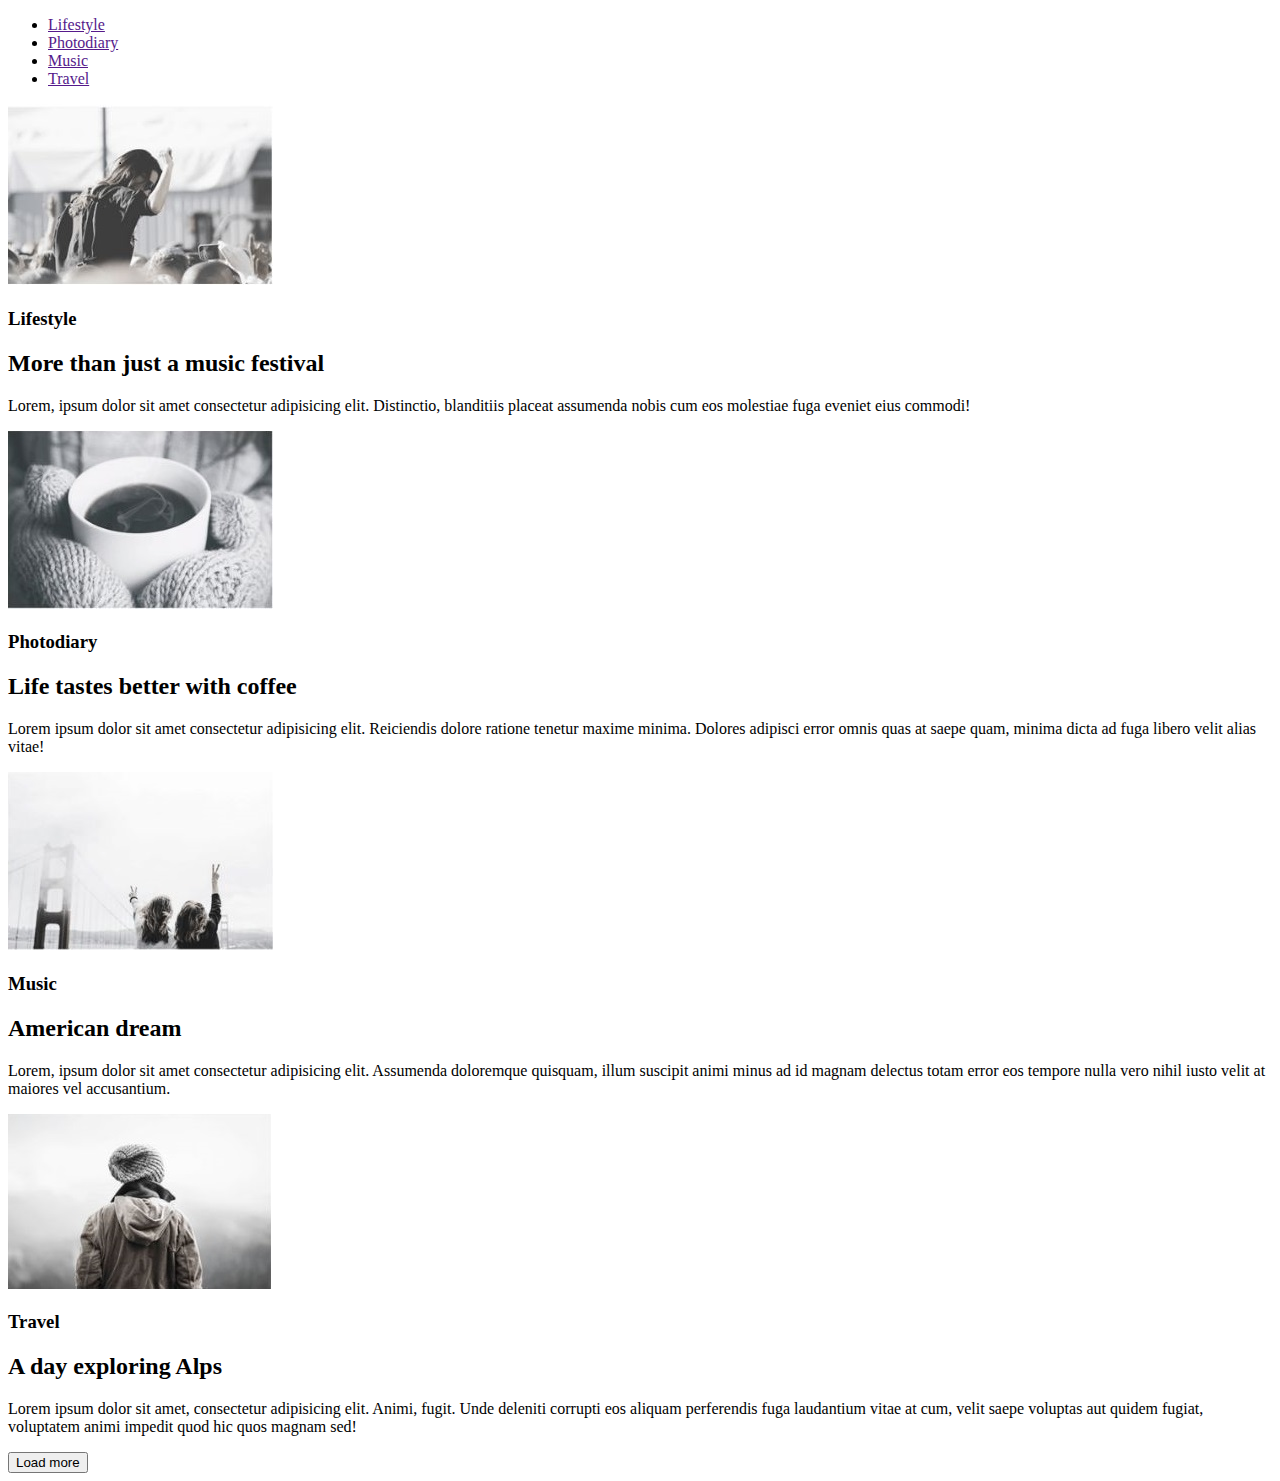
==== index.html @ 343b3447 "finished homework" ====
<!DOCTYPE html>
<html lang="en">
  <head>
    <meta charset="UTF-8" />
    <meta name="viewport" content="width=device-width, initial-scale=1.0" />
    <title>Newsblog</title>
  </head>
  <body>
    <header>
      <nav>
        <ul>
          <li><a href="">Lifestyle</a></li>
          <li><a href="">Photodiary</a></li>
          <li><a href="">Music</a></li>
          <li><a href="">Travel</a></li>
        </ul>
      </nav>
    </header>
    <main>
      <div>
        <img src="images/111.jpg" alt="music festival" />
        <h3>Lifestyle</h3>
        <h2>More than just a music festival</h2>
        <p>
          Lorem, ipsum dolor sit amet consectetur adipisicing elit. Distinctio,
          blanditiis placeat assumenda nobis cum eos molestiae fuga eveniet eius
          commodi!
        </p>
      </div>
      <div>
        <img src="images/222.jpg" alt="cup of coffee" />
        <h3>Photodiary</h3>
        <h2>Life tastes better with coffee</h2>
        <p>
          Lorem ipsum dolor sit amet consectetur adipisicing elit. Reiciendis
          dolore ratione tenetur maxime minima. Dolores adipisci error omnis
          quas at saepe quam, minima dicta ad fuga libero velit alias vitae!
        </p>
      </div>
      <div>
        <img src="images/333.jpg" alt="two girls near bridge" />
        <h3>Music</h3>
        <h2>American dream</h2>
        <p>
          Lorem, ipsum dolor sit amet consectetur adipisicing elit. Assumenda
          doloremque quisquam, illum suscipit animi minus ad id magnam delectus
          totam error eos tempore nulla vero nihil iusto velit at maiores vel
          accusantium.
        </p>
      </div>
      <div>
        <img src="images/444.jpg" alt="traveller" />
        <h3>Travel</h3>
        <h2>A day exploring Alps</h2>
        <p>
          Lorem ipsum dolor sit amet, consectetur adipisicing elit. Animi,
          fugit. Unde deleniti corrupti eos aliquam perferendis fuga laudantium
          vitae at cum, velit saepe voluptas aut quidem fugiat, voluptatem animi
          impedit quod hic quos magnam sed!
        </p>
      </div>
    </main>
    <button>Load more</button>
  </body>
</html>
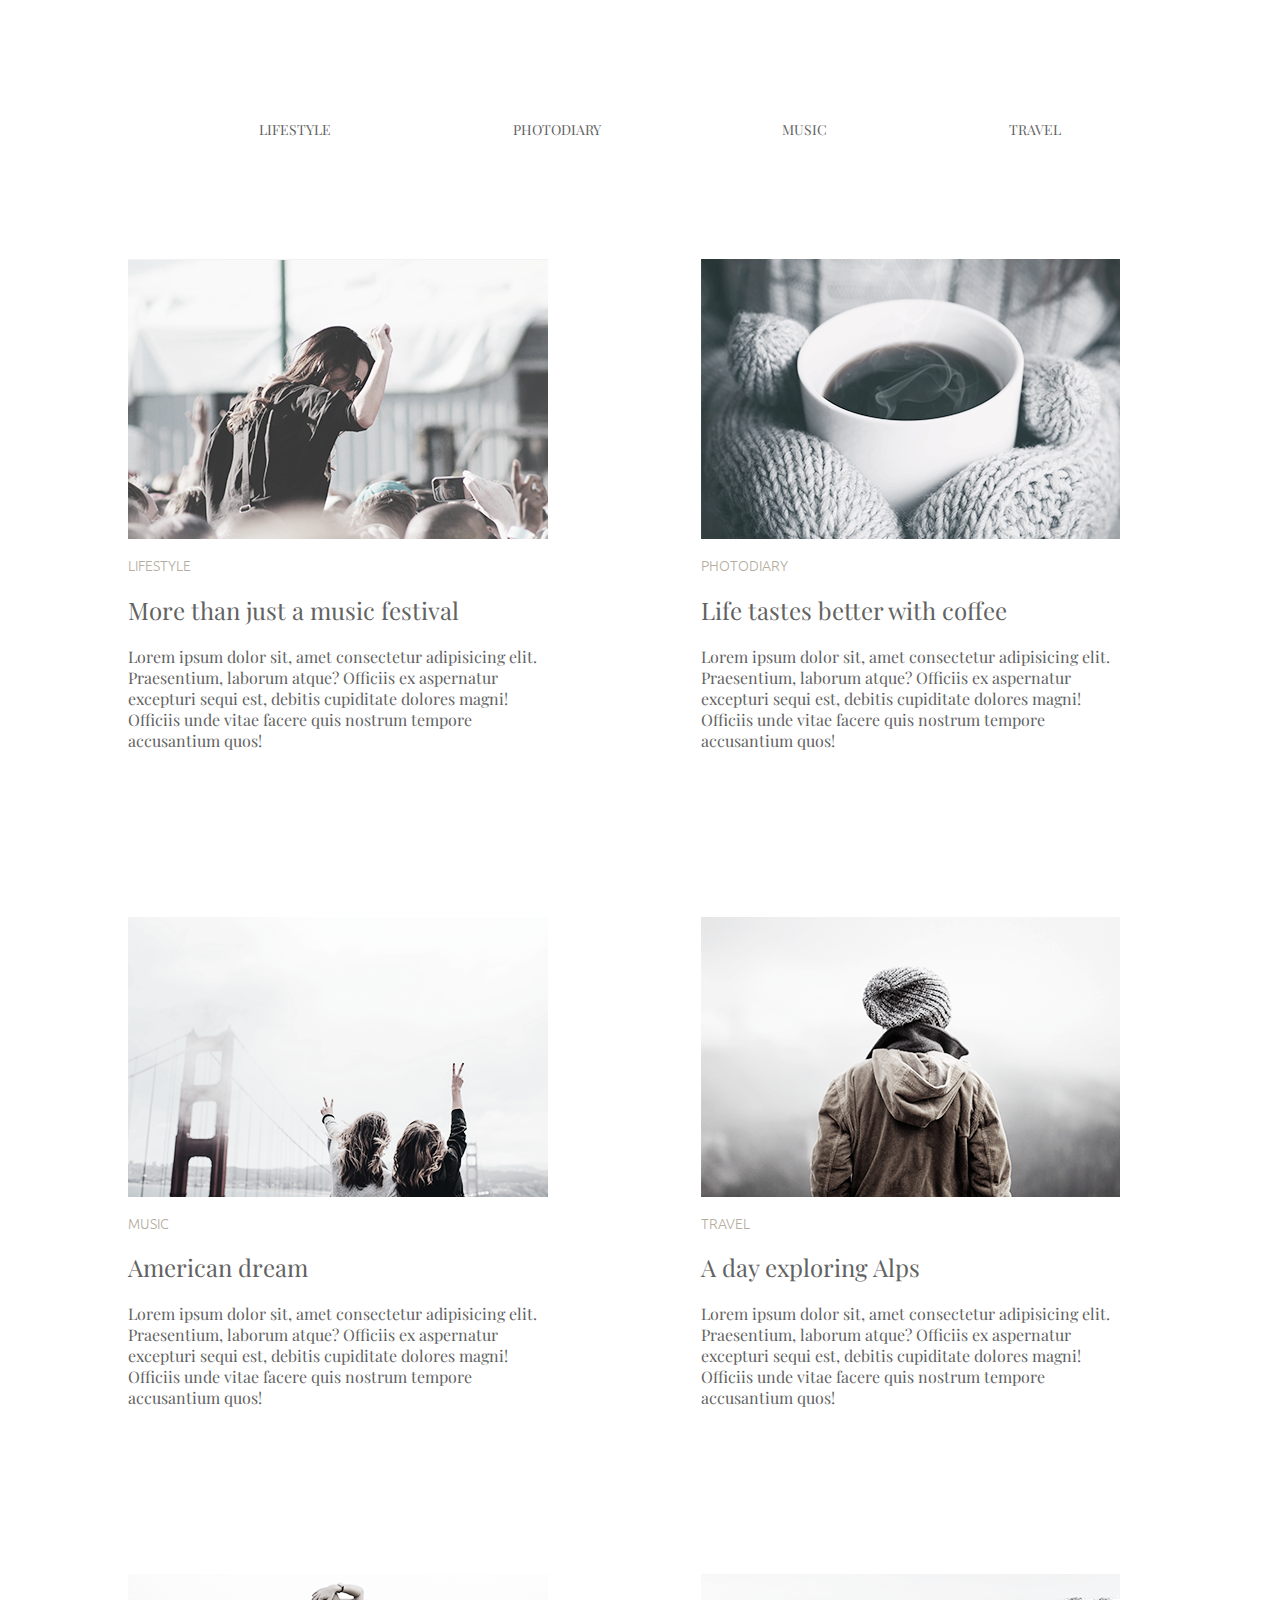
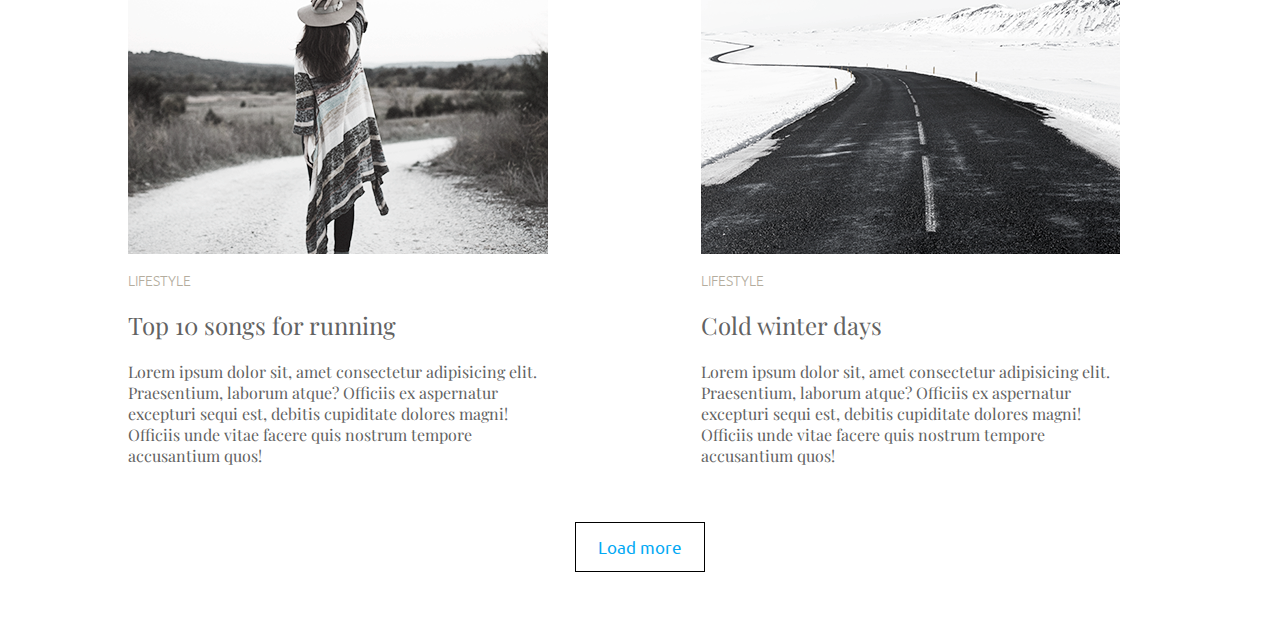
==== commit 8b9113c8: "added css" ====
--- a/index.html
+++ b/index.html
@@ -3,63 +3,94 @@
   <head>
     <meta charset="UTF-8" />
     <meta name="viewport" content="width=device-width, initial-scale=1.0" />
+    <link rel="stylesheet" href="./css/styles.css" />
+    <link rel="preconnect" href="https://fonts.googleapis.com" />
+    <link rel="preconnect" href="https://fonts.gstatic.com" crossorigin />
+    <link
+      href="https://fonts.googleapis.com/css2?family=Playfair+Display&family=Ubuntu&display=swap"
+      rel="stylesheet"
+    />
     <title>Newsblog</title>
   </head>
   <body>
     <header>
       <nav>
-        <ul>
-          <li><a href="">Lifestyle</a></li>
-          <li><a href="">Photodiary</a></li>
-          <li><a href="">Music</a></li>
-          <li><a href="">Travel</a></li>
+        <ul class="nav-links">
+          <li><a class="link" href="#">Lifestyle</a></li>
+          <li><a class="link" href="#">Photodiary</a></li>
+          <li><a class="link" href="#">Music</a></li>
+          <li><a class="link" href="#">Travel</a></li>
         </ul>
       </nav>
     </header>
     <main>
-      <div>
-        <img src="images/111.jpg" alt="music festival" />
-        <h3>Lifestyle</h3>
-        <h2>More than just a music festival</h2>
-        <p>
-          Lorem, ipsum dolor sit amet consectetur adipisicing elit. Distinctio,
-          blanditiis placeat assumenda nobis cum eos molestiae fuga eveniet eius
-          commodi!
+      <div class="first">
+        <img src="images/111.png" alt="music festival" />
+        <h3 class="subtitle">Lifestyle</h3>
+        <h2 class="title">More than just a music festival</h2>
+        <p class="text">
+          Lorem ipsum dolor sit, amet consectetur adipisicing elit. Praesentium,
+          laborum atque? Officiis ex aspernatur excepturi sequi est, debitis
+          cupiditate dolores magni! Officiis unde vitae facere quis nostrum
+          tempore accusantium quos!
         </p>
       </div>
-      <div>
-        <img src="images/222.jpg" alt="cup of coffee" />
-        <h3>Photodiary</h3>
-        <h2>Life tastes better with coffee</h2>
-        <p>
-          Lorem ipsum dolor sit amet consectetur adipisicing elit. Reiciendis
-          dolore ratione tenetur maxime minima. Dolores adipisci error omnis
-          quas at saepe quam, minima dicta ad fuga libero velit alias vitae!
+      <div class="second">
+        <img src="images/222.png" alt="cup of coffee" />
+        <h3 class="subtitle">Photodiary</h3>
+        <h2 class="title">Life tastes better with coffee</h2>
+        <p class="text">
+          Lorem ipsum dolor sit, amet consectetur adipisicing elit. Praesentium,
+          laborum atque? Officiis ex aspernatur excepturi sequi est, debitis
+          cupiditate dolores magni! Officiis unde vitae facere quis nostrum
+          tempore accusantium quos!
         </p>
       </div>
-      <div>
-        <img src="images/333.jpg" alt="two girls near bridge" />
-        <h3>Music</h3>
-        <h2>American dream</h2>
-        <p>
-          Lorem, ipsum dolor sit amet consectetur adipisicing elit. Assumenda
-          doloremque quisquam, illum suscipit animi minus ad id magnam delectus
-          totam error eos tempore nulla vero nihil iusto velit at maiores vel
-          accusantium.
+      <div class="third">
+        <img src="images/333.png" alt="two girls near bridge" />
+        <h3 class="subtitle">Music</h3>
+        <h2 class="title">American dream</h2>
+        <p class="text">
+          Lorem ipsum dolor sit, amet consectetur adipisicing elit. Praesentium,
+          laborum atque? Officiis ex aspernatur excepturi sequi est, debitis
+          cupiditate dolores magni! Officiis unde vitae facere quis nostrum
+          tempore accusantium quos!
         </p>
       </div>
-      <div>
-        <img src="images/444.jpg" alt="traveller" />
-        <h3>Travel</h3>
-        <h2>A day exploring Alps</h2>
-        <p>
-          Lorem ipsum dolor sit amet, consectetur adipisicing elit. Animi,
-          fugit. Unde deleniti corrupti eos aliquam perferendis fuga laudantium
-          vitae at cum, velit saepe voluptas aut quidem fugiat, voluptatem animi
-          impedit quod hic quos magnam sed!
+      <div class="fourth">
+        <img src="images/444.png" alt="traveller" />
+        <h3 class="subtitle">Travel</h3>
+        <h2 class="title">A day exploring Alps</h2>
+        <p class="text">
+          Lorem ipsum dolor sit, amet consectetur adipisicing elit. Praesentium,
+          laborum atque? Officiis ex aspernatur excepturi sequi est, debitis
+          cupiditate dolores magni! Officiis unde vitae facere quis nostrum
+          tempore accusantium quos!
+        </p>
+      </div>
+      <div class="fifth">
+        <img src="images/555.png" alt="women" />
+        <h3 class="subtitle">Lifestyle</h3>
+        <h2 class="title">Top 10 songs for running</h2>
+        <p class="text">
+          Lorem ipsum dolor sit, amet consectetur adipisicing elit. Praesentium,
+          laborum atque? Officiis ex aspernatur excepturi sequi est, debitis
+          cupiditate dolores magni! Officiis unde vitae facere quis nostrum
+          tempore accusantium quos!
+        </p>
+      </div>
+      <div class="sixth">
+        <img src="images/666.png" alt="winter road" />
+        <h3 class="subtitle">Lifestyle</h3>
+        <h2 class="title">Cold winter days</h2>
+        <p class="text">
+          Lorem ipsum dolor sit, amet consectetur adipisicing elit. Praesentium,
+          laborum atque? Officiis ex aspernatur excepturi sequi est, debitis
+          cupiditate dolores magni! Officiis unde vitae facere quis nostrum
+          tempore accusantium quos!
         </p>
       </div>
     </main>
-    <button>Load more</button>
+    <div class="button"><button>Load more</button></div>
   </body>
 </html>
--- a/css/styles.css
+++ b/css/styles.css
@@ -0,0 +1,87 @@
+h2,
+h3 {
+  font-weight: 100;
+}
+.nav-links {
+  display: flex;
+  justify-content: space-around;
+  list-style-type: none;
+  margin: 120px;
+}
+.nav-links .link {
+  color: rgb(98, 98, 98);
+  text-decoration: none;
+  font-size: 14px;
+  font-family: "Playfair Display", serif;
+  text-transform: uppercase;
+}
+.nav-links .link:hover {
+  color: rgb(3, 169, 244);
+}
+.title {
+  color: rgb(98, 98, 98);
+  font-family: "Playfair Display", serif;
+}
+.subtitle {
+  font-size: 14px;
+  color: rgb(180, 173, 158);
+  line-height: 1.2;
+  font-family: "Ubuntu", sans-serif;
+  text-transform: uppercase;
+}
+.text {
+  color: rgb(98, 98, 98);
+  font-family: "Playfair Display", serif;
+  width: 420px;
+}
+.button {
+  width: 100%;
+  text-align: center;
+}
+button {
+  font-size: 17px;
+  color: rgb(3, 169, 244);
+  width: 130px;
+  height: 50px;
+  margin: 40px;
+  font-family: "Ubuntu", sans-serif;
+  background-color: white;
+  border: 1px solid #000000;
+}
+.first {
+  width: 45%;
+  display: inline-block;
+  /* margin: 15px; */
+  margin-left: 120px;
+}
+.second {
+  width: 45%;
+  display: inline-block;
+  /* margin: 15px; */
+}
+.third {
+  width: 45%;
+  display: inline-block;
+  /* margin: 15px; */
+  margin-left: 120px;
+  margin-top: 150px;
+}
+.fourth {
+  width: 45%;
+  display: inline-block;
+  /* margin: 15px; */
+  margin-top: 150px;
+}
+.fifth {
+  width: 45%;
+  display: inline-block;
+  /* margin: 15px; */
+  margin-left: 120px;
+  margin-top: 150px;
+}
+.sixth {
+  width: 45%;
+  display: inline-block;
+  /* margin: 15px; */
+  margin-top: 150px;
+}
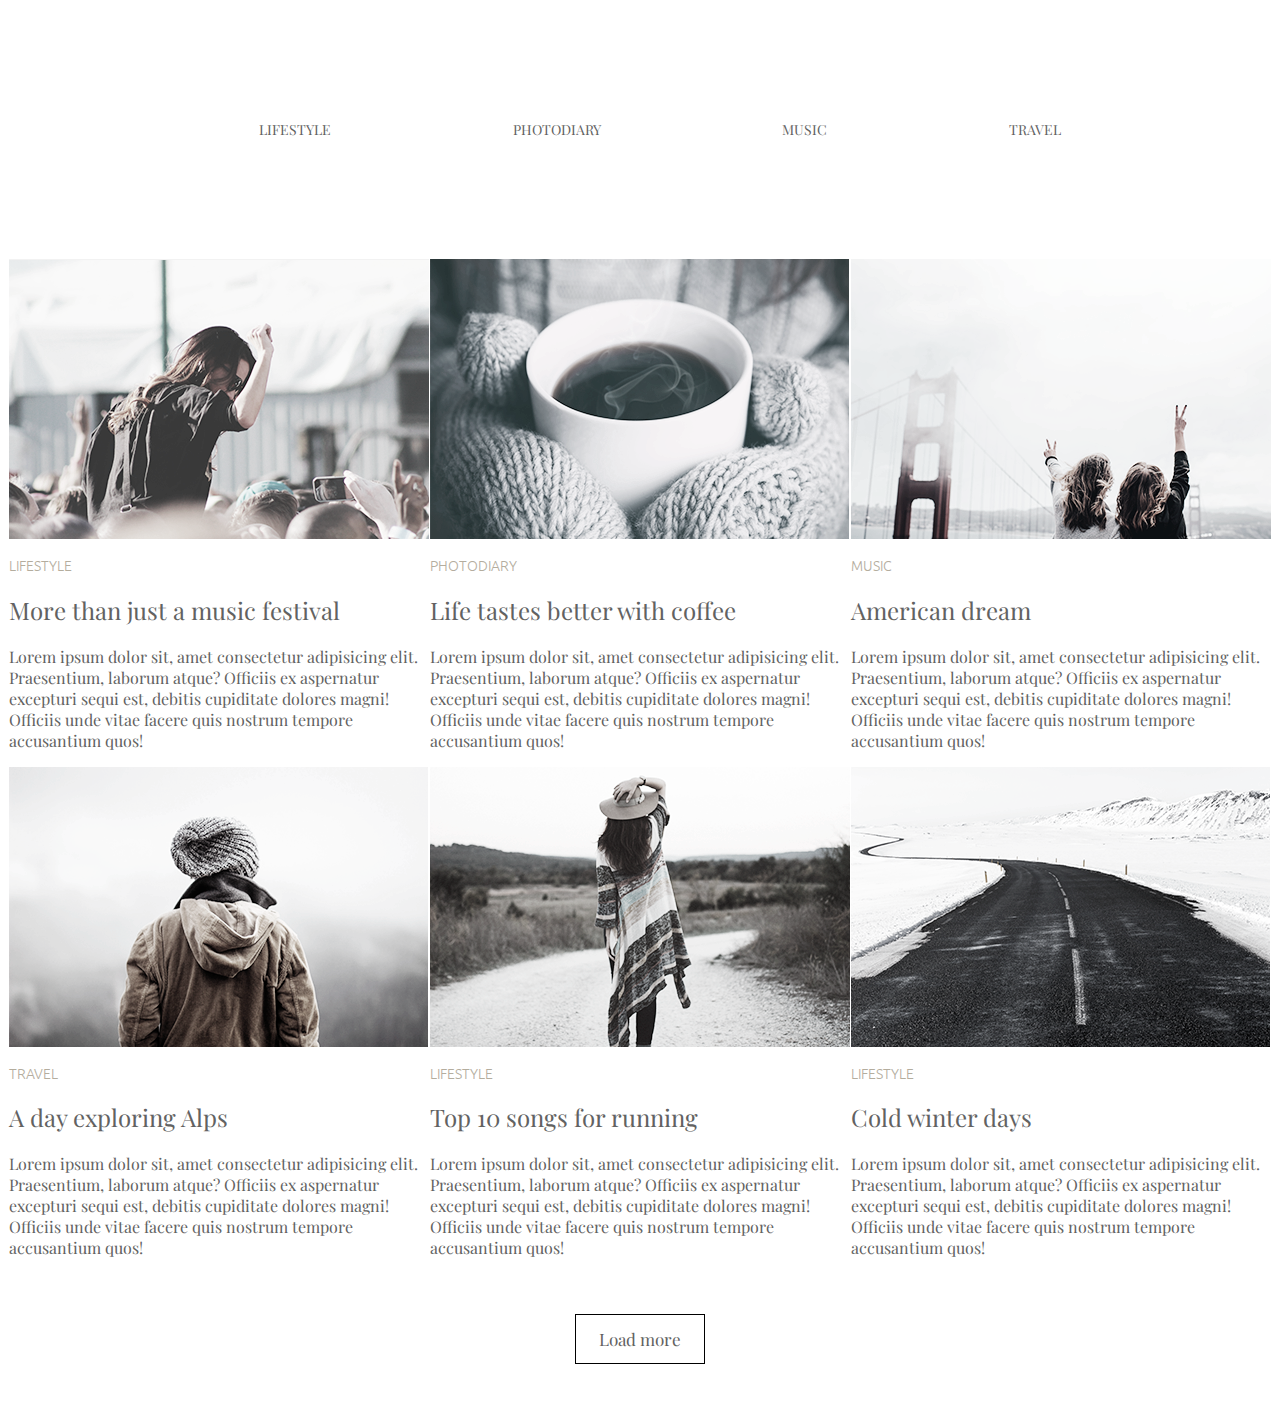
==== commit a4eabfe7: "fixed position code" ====
--- a/index.html
+++ b/index.html
@@ -24,71 +24,73 @@
       </nav>
     </header>
     <main>
-      <div class="first">
-        <img src="images/111.png" alt="music festival" />
-        <h3 class="subtitle">Lifestyle</h3>
-        <h2 class="title">More than just a music festival</h2>
-        <p class="text">
-          Lorem ipsum dolor sit, amet consectetur adipisicing elit. Praesentium,
-          laborum atque? Officiis ex aspernatur excepturi sequi est, debitis
-          cupiditate dolores magni! Officiis unde vitae facere quis nostrum
-          tempore accusantium quos!
-        </p>
-      </div>
-      <div class="second">
-        <img src="images/222.png" alt="cup of coffee" />
-        <h3 class="subtitle">Photodiary</h3>
-        <h2 class="title">Life tastes better with coffee</h2>
-        <p class="text">
-          Lorem ipsum dolor sit, amet consectetur adipisicing elit. Praesentium,
-          laborum atque? Officiis ex aspernatur excepturi sequi est, debitis
-          cupiditate dolores magni! Officiis unde vitae facere quis nostrum
-          tempore accusantium quos!
-        </p>
-      </div>
-      <div class="third">
-        <img src="images/333.png" alt="two girls near bridge" />
-        <h3 class="subtitle">Music</h3>
-        <h2 class="title">American dream</h2>
-        <p class="text">
-          Lorem ipsum dolor sit, amet consectetur adipisicing elit. Praesentium,
-          laborum atque? Officiis ex aspernatur excepturi sequi est, debitis
-          cupiditate dolores magni! Officiis unde vitae facere quis nostrum
-          tempore accusantium quos!
-        </p>
-      </div>
-      <div class="fourth">
-        <img src="images/444.png" alt="traveller" />
-        <h3 class="subtitle">Travel</h3>
-        <h2 class="title">A day exploring Alps</h2>
-        <p class="text">
-          Lorem ipsum dolor sit, amet consectetur adipisicing elit. Praesentium,
-          laborum atque? Officiis ex aspernatur excepturi sequi est, debitis
-          cupiditate dolores magni! Officiis unde vitae facere quis nostrum
-          tempore accusantium quos!
-        </p>
-      </div>
-      <div class="fifth">
-        <img src="images/555.png" alt="women" />
-        <h3 class="subtitle">Lifestyle</h3>
-        <h2 class="title">Top 10 songs for running</h2>
-        <p class="text">
-          Lorem ipsum dolor sit, amet consectetur adipisicing elit. Praesentium,
-          laborum atque? Officiis ex aspernatur excepturi sequi est, debitis
-          cupiditate dolores magni! Officiis unde vitae facere quis nostrum
-          tempore accusantium quos!
-        </p>
-      </div>
-      <div class="sixth">
-        <img src="images/666.png" alt="winter road" />
-        <h3 class="subtitle">Lifestyle</h3>
-        <h2 class="title">Cold winter days</h2>
-        <p class="text">
-          Lorem ipsum dolor sit, amet consectetur adipisicing elit. Praesentium,
-          laborum atque? Officiis ex aspernatur excepturi sequi est, debitis
-          cupiditate dolores magni! Officiis unde vitae facere quis nostrum
-          tempore accusantium quos!
-        </p>
+      <div class="section">
+        <div>
+          <img src="images/111.png" alt="music festival" />
+          <h3 class="subtitle">Lifestyle</h3>
+          <h2 class="title">More than just a music festival</h2>
+          <p class="text">
+            Lorem ipsum dolor sit, amet consectetur adipisicing elit. Praesentium,
+            laborum atque? Officiis ex aspernatur excepturi sequi est, debitis
+            cupiditate dolores magni! Officiis unde vitae facere quis nostrum
+            tempore accusantium quos!
+          </p>
+        </div>
+        <div>
+          <img src="images/222.png" alt="cup of coffee" />
+          <h3 class="subtitle">Photodiary</h3>
+          <h2 class="title">Life tastes better with coffee</h2>
+          <p class="text">
+            Lorem ipsum dolor sit, amet consectetur adipisicing elit. Praesentium,
+            laborum atque? Officiis ex aspernatur excepturi sequi est, debitis
+            cupiditate dolores magni! Officiis unde vitae facere quis nostrum
+            tempore accusantium quos!
+          </p>
+        </div>
+        <div>
+          <img src="images/333.png" alt="two girls near bridge" />
+          <h3 class="subtitle">Music</h3>
+          <h2 class="title">American dream</h2>
+          <p class="text">
+            Lorem ipsum dolor sit, amet consectetur adipisicing elit. Praesentium,
+            laborum atque? Officiis ex aspernatur excepturi sequi est, debitis
+            cupiditate dolores magni! Officiis unde vitae facere quis nostrum
+            tempore accusantium quos!
+          </p>
+        </div>
+        <div>
+          <img src="images/444.png" alt="traveller" />
+          <h3 class="subtitle">Travel</h3>
+          <h2 class="title">A day exploring Alps</h2>
+          <p class="text">
+            Lorem ipsum dolor sit, amet consectetur adipisicing elit. Praesentium,
+            laborum atque? Officiis ex aspernatur excepturi sequi est, debitis
+            cupiditate dolores magni! Officiis unde vitae facere quis nostrum
+            tempore accusantium quos!
+          </p>
+        </div>
+        <div>
+          <img src="images/555.png" alt="women" />
+          <h3 class="subtitle">Lifestyle</h3>
+          <h2 class="title">Top 10 songs for running</h2>
+          <p class="text">
+            Lorem ipsum dolor sit, amet consectetur adipisicing elit. Praesentium,
+            laborum atque? Officiis ex aspernatur excepturi sequi est, debitis
+            cupiditate dolores magni! Officiis unde vitae facere quis nostrum
+            tempore accusantium quos!
+          </p>
+        </div>
+        <div>
+          <img src="images/666.png" alt="winter road" />
+          <h3 class="subtitle">Lifestyle</h3>
+          <h2 class="title">Cold winter days</h2>
+          <p class="text">
+            Lorem ipsum dolor sit, amet consectetur adipisicing elit. Praesentium,
+            laborum atque? Officiis ex aspernatur excepturi sequi est, debitis
+            cupiditate dolores magni! Officiis unde vitae facere quis nostrum
+            tempore accusantium quos!
+          </p>
+        </div>
       </div>
     </main>
     <div class="button"><button>Load more</button></div>
--- a/css/styles.css
+++ b/css/styles.css
@@ -40,48 +40,16 @@
 }
 button {
   font-size: 17px;
-  color: rgb(3, 169, 244);
+  color: rgb(98, 98, 98);
   width: 130px;
   height: 50px;
   margin: 40px;
-  font-family: "Ubuntu", sans-serif;
+  font-family: "Playfair Display", serif;
   background-color: white;
   border: 1px solid #000000;
 }
-.first {
-  width: 45%;
-  display: inline-block;
-  /* margin: 15px; */
-  margin-left: 120px;
-}
-.second {
-  width: 45%;
-  display: inline-block;
-  /* margin: 15px; */
-}
-.third {
-  width: 45%;
-  display: inline-block;
-  /* margin: 15px; */
-  margin-left: 120px;
-  margin-top: 150px;
-}
-.fourth {
-  width: 45%;
-  display: inline-block;
-  /* margin: 15px; */
-  margin-top: 150px;
-}
-.fifth {
-  width: 45%;
-  display: inline-block;
-  /* margin: 15px; */
-  margin-left: 120px;
-  margin-top: 150px;
-}
-.sixth {
-  width: 45%;
-  display: inline-block;
-  /* margin: 15px; */
-  margin-top: 150px;
-}
+.section {
+  display: flex;
+  flex-wrap: wrap;
+  justify-content: space-around;
+}